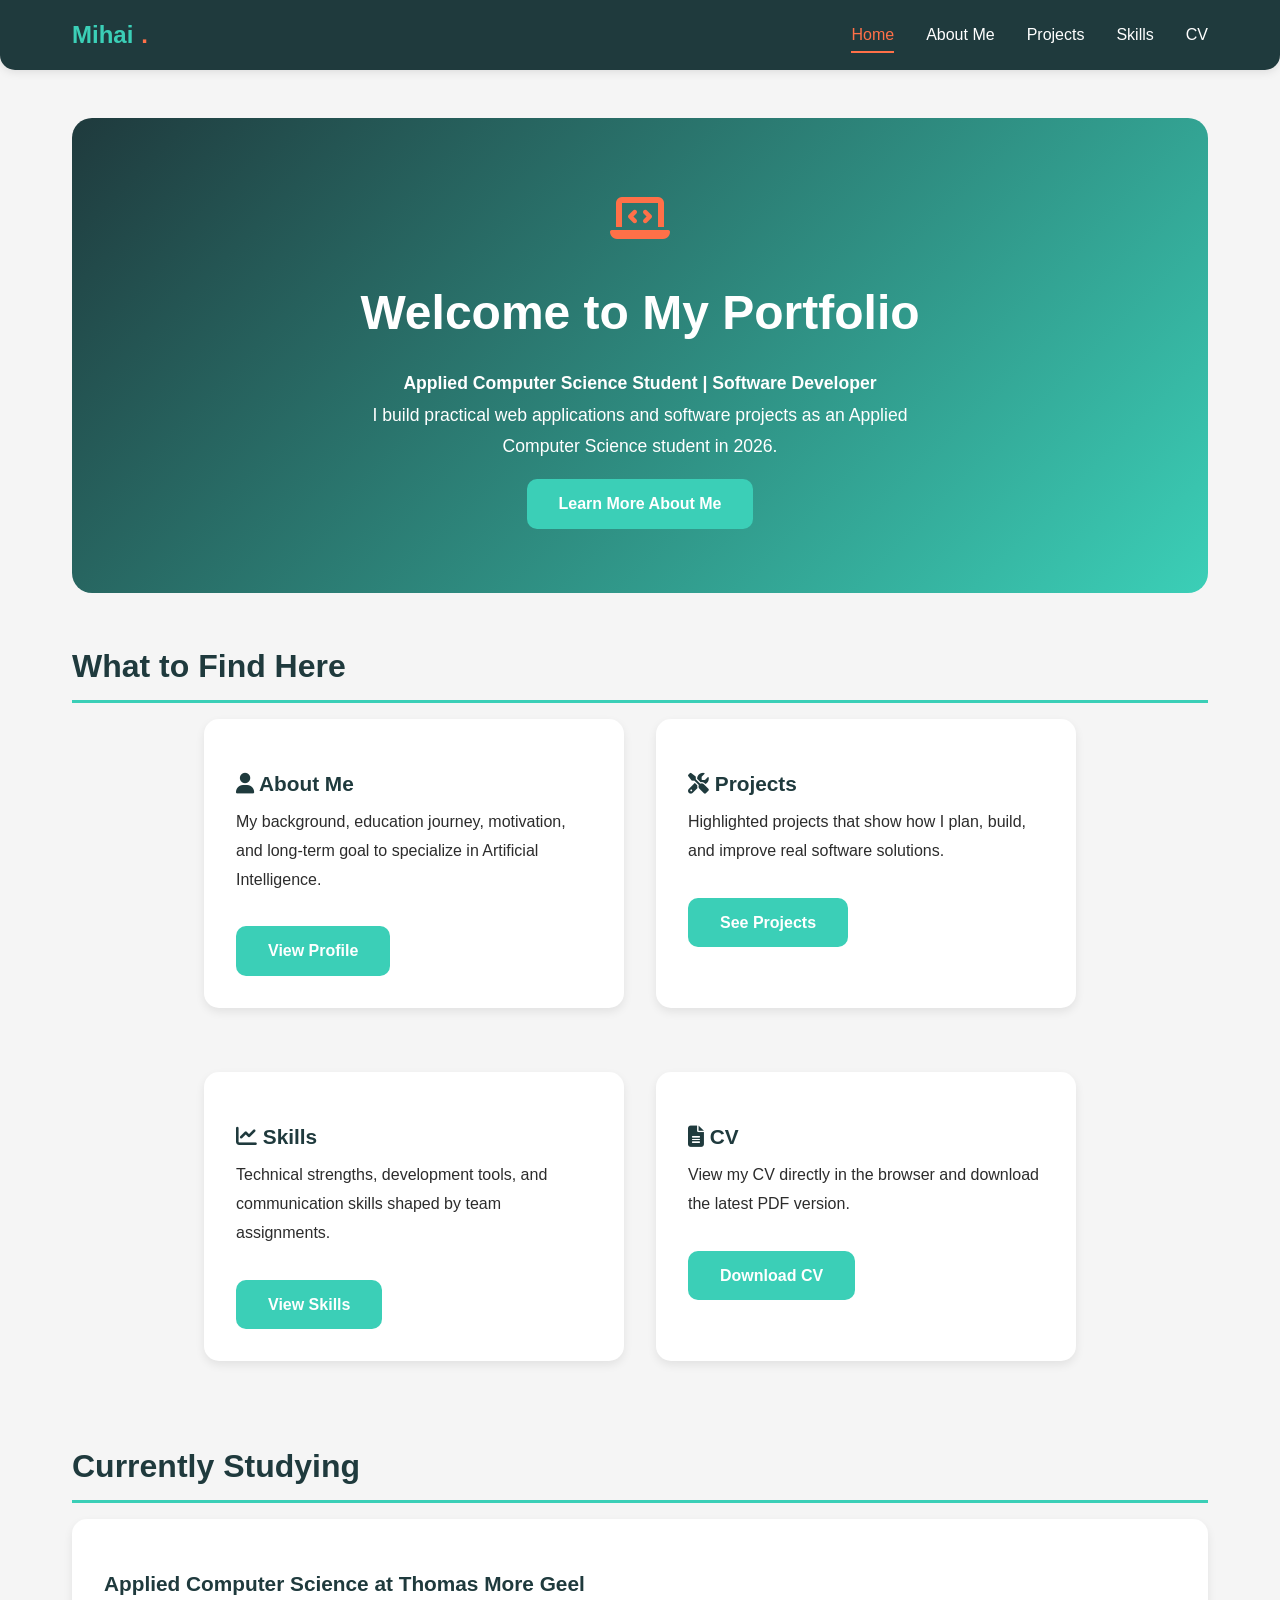
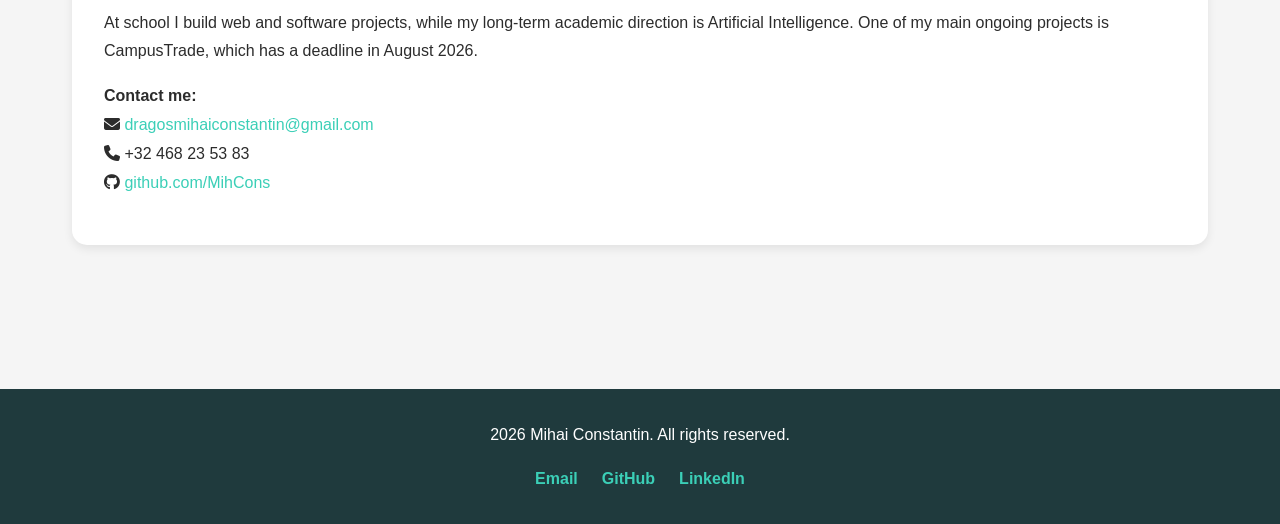
==== index.html @ f77dc488 "Project" ====
<!DOCTYPE html>
<html lang="en">
<head>
  <meta charset="UTF-8">
  <meta name="viewport" content="width=device-width, initial-scale=1.0">
  <title>Mihai Constantin - Portfolio</title>
  <link rel="stylesheet" href="assets/css/styles.css">
  <link rel="stylesheet" href="https://cdnjs.cloudflare.com/ajax/libs/font-awesome/6.5.2/css/all.min.css">
</head>
<body>
  <!-- Navigation -->
  <nav>
    <div class="container">
      <div class="logo">Mihai<span>.</span></div>
      <ul>
        <li><a href="./index.html" class="active">Home</a></li>
        <li><a href="./pages/about.html">About Me</a></li>
        <li><a href="./pages/projects.html">Projects</a></li>
        <li><a href="./pages/skills.html">Skills</a></li>
        <li><a href="./pages/cv.html">CV</a></li>
      </ul>
    </div>
  </nav>

  <!-- Main Content -->
  <main>
    <div class="container">
      <!-- Hero Section -->
      <section class="hero">
        <div class="hero-icon"><i class="fa-solid fa-laptop-code"></i></div>
        <h1>Welcome to My Portfolio</h1>
        <p class="hero-subtitle">Applied Computer Science Student | Software Developer</p>
        <p>
          I build practical web applications and software projects as an Applied Computer Science student in 2026.
        </p>
        <a href="./pages/about.html" class="btn">Learn More About Me</a>
      </section>

      <!-- Featured Section -->
      <section>
        <h2>What to Find Here</h2>
        <div class="grid two-by-two-grid">
          <div class="card">
            <h3><i class="fa-solid fa-user"></i> About Me</h3>
            <p>My background, education journey, motivation, and long-term goal to specialize in Artificial Intelligence.</p>
            <a href="./pages/about.html" class="btn">View Profile</a>
          </div>
          <div class="card">
            <h3><i class="fa-solid fa-screwdriver-wrench"></i> Projects</h3>
            <p>Highlighted projects that show how I plan, build, and improve real software solutions.</p>
            <a href="./pages/projects.html" class="btn">See Projects</a>
          </div>
          <div class="card">
            <h3><i class="fa-solid fa-chart-line"></i> Skills</h3>
            <p>Technical strengths, development tools, and communication skills shaped by team assignments.</p>
            <a href="./pages/skills.html" class="btn">View Skills</a>
          </div>
          <div class="card">
            <h3><i class="fa-solid fa-file-lines"></i> CV</h3>
            <p>View my CV directly in the browser and download the latest PDF version.</p>
            <a href="./pages/cv.html" class="btn">Download CV</a>
          </div>
        </div>
      </section>

      <!-- Quick Intro -->
      <section>
        <h2>Currently Studying</h2>
        <div class="card">
          <h3>Applied Computer Science at Thomas More Geel</h3>
          <p>
            At school I build web and software projects, while my long-term academic direction is Artificial Intelligence. One of my main ongoing projects is CampusTrade, which has a deadline in August 2026.
          </p>
          <p>
            <strong>Contact me:</strong><br/>
            <i class="fa-solid fa-envelope"></i> <a href="mailto:dragosmihaiconstantin@gmail.com">dragosmihaiconstantin@gmail.com</a>
            <br/><i class="fa-solid fa-phone"></i> +32 468 23 53 83
            <br/><i class="fa-brands fa-github"></i> <a href="https://github.com/MihCons" target="_blank">github.com/MihCons</a>
          </p>
        </div>
      </section>
    </div>
  </main>

  <!-- Footer -->
  <footer>
    <p>2026 Mihai Constantin. All rights reserved.</p>
    <div class="social-links">
      <a href="mailto:dragosmihaiconstantin@gmail.com">Email</a>
      <a href="https://github.com/MihCons" target="_blank">GitHub</a>
      <a href="https://www.linkedin.com/in/mihai-constantin/" target="_blank">LinkedIn</a>
    </div>
  </footer>

  <script src="assets/js/main.js"></script>
</body>
</html>
---- assets/css/styles.css ----
/* Color Palette */
:root {
  --primary-teal: #3bcfb7;
  --accent-orange: #ff7048;
  --dark-navy: #1f3a3d;
  --light-bg: #f5f5f5;
  --white: #ffffff;
  --text-dark: #2c2c2c;
  --text-light: #666666;
  --border-light: #e0e0e0;
}

/* Reset & Base Styles */
* {
  margin: 0;
  padding: 0;
  box-sizing: border-box;
}

html {
  scroll-behavior: smooth;
}

body {
  font-family: 'Segoe UI', Tahoma, Geneva, Verdana, sans-serif;
  line-height: 1.6;
  color: var(--text-dark);
  background-color: var(--light-bg);
}

/* Typography */
h1 {
  font-size: 2.5rem;
  font-weight: 700;
  margin-bottom: 1rem;
  color: var(--dark-navy);
}

h2 {
  font-size: 2rem;
  font-weight: 700;
  margin-bottom: 1rem;
  color: var(--dark-navy);
  border-bottom: 3px solid var(--primary-teal);
  padding-bottom: 0.5rem;
}

h3 {
  font-size: 1.3rem;
  font-weight: 600;
  color: var(--dark-navy);
  margin-top: 1rem;
  margin-bottom: 0.5rem;
}

p {
  margin-bottom: 1rem;
  color: var(--text-dark);
  line-height: 1.8;
}

a {
  color: var(--primary-teal);
  text-decoration: none;
  transition: color 0.3s ease;
}

a:hover {
  color: var(--accent-orange);
  text-decoration: underline;
}

/* Navigation Bar */
nav {
  background-color: var(--dark-navy);
  padding: 1rem 0;
  position: sticky;
  top: 0;
  box-shadow: 0 2px 10px rgba(0, 0, 0, 0.1);
  z-index: 100;
  border-radius: 0 0 15px 15px;
}

nav .container {
  max-width: 1200px;
  margin: 0 auto;
  padding: 0 2rem;
  display: flex;
  justify-content: space-between;
  align-items: center;
}

.logo {
  font-size: 1.5rem;
  font-weight: 700;
  color: var(--primary-teal);
  display: flex;
  align-items: center;
  gap: 0.5rem;
}

.logo span {
  color: var(--accent-orange);
}

nav ul {
  list-style: none;
  display: flex;
  gap: 2rem;
  flex-wrap: wrap;
}

nav a {
  color: var(--white);
  font-weight: 500;
  transition: color 0.3s ease;
  padding: 0.5rem 0;
}

nav a:hover {
  color: var(--primary-teal);
  text-decoration: none;
}

nav a.active {
  color: var(--accent-orange);
  border-bottom: 2px solid var(--accent-orange);
}

/* Container */
.container {
  max-width: 1200px;
  margin: 0 auto;
  padding: 0 2rem;
}

/* Main Content */
main {
  min-height: calc(100vh - 200px);
  padding: 3rem 0;
}

/* Sections */
section {
  margin-bottom: 3rem;
}

/* Hero Section */
.hero {
  background: linear-gradient(135deg, var(--dark-navy) 0%, var(--primary-teal) 100%);
  color: var(--white);
  padding: 4rem 2rem;
  text-align: center;
  border-radius: 20px;
  margin-bottom: 3rem;
}

.hero-icon {
  font-size: 3rem;
  color: var(--accent-orange);
  margin-bottom: 1rem;
}

.hero h1 {
  color: var(--white);
  font-size: 3rem;
  margin-bottom: 1rem;
}

.hero p {
  color: var(--white);
  font-size: 1.1rem;
  max-width: 600px;
  margin: 0 auto;
}

.hero-subtitle {
  font-size: 1.2rem;
  color: var(--primary-teal);
  font-weight: 600;
}

/* Buttons */
.btn {
  display: inline-block;
  padding: 0.75rem 2rem;
  background-color: var(--primary-teal);
  color: var(--white);
  border: none;
  border-radius: 10px;
  font-size: 1rem;
  font-weight: 600;
  cursor: pointer;
  transition: all 0.3s ease;
  text-decoration: none;
  margin-top: 1rem;
}

.btn:hover {
  background-color: var(--accent-orange);
  transform: translateY(-2px);
  box-shadow: 0 5px 15px rgba(255, 112, 72, 0.3);
}

.btn-secondary {
  background-color: var(--accent-orange);
}

.btn-secondary:hover {
  background-color: var(--primary-teal);
}

/* Cards */
.card {
  background: var(--white);
  border-radius: 15px;
  padding: 2rem;
  box-shadow: 0 4px 10px rgba(0, 0, 0, 0.08);
  transition: all 0.3s ease;
  margin-bottom: 2rem;
}

.card:hover {
  box-shadow: 0 8px 20px rgba(0, 0, 0, 0.12);
  transform: translateY(-5px);
}

.card-title {
  color: var(--dark-navy);
  font-size: 1.5rem;
  font-weight: 600;
  margin-bottom: 0.5rem;
}

.card-meta {
  color: var(--accent-orange);
  font-size: 0.9rem;
  font-weight: 600;
  margin-bottom: 1rem;
}

.card-description {
  color: var(--text-light);
  margin-bottom: 1rem;
  line-height: 1.8;
}

/* Grid */
.grid {
  display: grid;
  grid-template-columns: repeat(auto-fit, minmax(300px, 1fr));
  gap: 2rem;
  margin-bottom: 3rem;
}

.two-by-two-grid {
  grid-template-columns: repeat(2, minmax(280px, 420px));
  justify-content: center;
}

/* About Section */
.about-content {
  display: grid;
  grid-template-columns: 1fr 1fr;
  gap: 3rem;
  align-items: center;
  margin-bottom: 3rem;
}

.about-image {
  border-radius: 15px;
  overflow: hidden;
  box-shadow: 0 8px 20px rgba(0, 0, 0, 0.15);
}

.about-image img {
  width: 100%;
  height: auto;
  display: block;
}

.about-text h2 {
  margin-bottom: 1.5rem;
}

/* Skills Section */
.skills-container {
  display: grid;
  grid-template-columns: repeat(auto-fit, minmax(250px, 1fr));
  gap: 2rem;
}

.skill-category {
  background: var(--white);
  padding: 2rem;
  border-radius: 15px;
  box-shadow: 0 4px 10px rgba(0, 0, 0, 0.08);
}

.skill-category h3 {
  color: var(--dark-navy);
  border-bottom: 3px solid var(--primary-teal);
  padding-bottom: 0.5rem;
  margin-bottom: 1.5rem;
}

.skill-item {
  display: flex;
  justify-content: space-between;
  align-items: center;
  margin-bottom: 1rem;
}

.skill-name {
  font-weight: 600;
  color: var(--text-dark);
}

.skill-bar {
  width: 100px;
  height: 8px;
  background-color: var(--border-light);
  border-radius: 10px;
  overflow: hidden;
}

.skill-progress {
  height: 100%;
  background: linear-gradient(90deg, var(--primary-teal), var(--accent-orange));
  border-radius: 10px;
}

/* Projects Section */
.project-grid {
  display: grid;
  grid-template-columns: repeat(auto-fit, minmax(300px, 1fr));
  gap: 2rem;
}

.project-card {
  background: var(--white);
  border-radius: 15px;
  overflow: hidden;
  box-shadow: 0 4px 10px rgba(0, 0, 0, 0.08);
  transition: all 0.3s ease;
  display: flex;
  flex-direction: column;
  margin-bottom: 2.5rem;
}

.project-card:last-child {
  margin-bottom: 0;
}

.project-split {
  display: grid;
  grid-template-columns: 1fr 1fr;
  gap: 2rem;
  align-items: stretch;
  height: auto;
}

.project-card:hover {
  box-shadow: 0 8px 20px rgba(0, 0, 0, 0.12);
  transform: translateY(-5px);
}

.project-image {
  width: 100%;
  height: 200px;
  background: linear-gradient(135deg, var(--dark-navy), var(--primary-teal));
  display: flex;
  align-items: center;
  justify-content: center;
  color: var(--white);
  font-size: 3rem;
  text-align: center;
  padding: 2rem;
}

.project-image img {
  width: 100%;
  height: 100%;
  object-fit: cover;
  border-radius: 10px;
}

.project-content {
  padding: 2rem;
  flex-grow: 1;
  display: flex;
  flex-direction: column;
}

.project-title {
  color: var(--dark-navy);
  font-size: 1.3rem;
  font-weight: 600;
  margin-bottom: 0.5rem;
}

.project-meta {
  color: var(--accent-orange);
  font-size: 0.9rem;
  margin-bottom: 1rem;
  font-weight: 600;
}

.project-description {
  color: var(--text-light);
  margin-bottom: 1rem;
  flex-grow: 1;
}

.project-tags {
  display: flex;
  flex-wrap: wrap;
  gap: 0.5rem;
  margin-bottom: 1rem;
}

.tag {
  background-color: var(--light-bg);
  color: var(--dark-navy);
  padding: 0.25rem 0.75rem;
  border-radius: 25px;
  font-size: 0.8rem;
  font-weight: 600;
  border: 1px solid var(--primary-teal);
}

.project-link {
  color: var(--primary-teal);
  font-weight: 600;
  display: inline-block;
  margin-top: auto;
}

/* CV Section */
.cv-container {
  background: var(--white);
  border-radius: 15px;
  padding: 3rem;
  box-shadow: 0 4px 10px rgba(0, 0, 0, 0.08);
}

.cv-section {
  margin-bottom: 2rem;
  padding-bottom: 2rem;
  border-bottom: 1px solid var(--border-light);
}

.cv-section:last-child {
  border-bottom: none;
}

.cv-entry {
  margin-bottom: 1.5rem;
}

.cv-entry-title {
  color: var(--dark-navy);
  font-weight: 700;
  font-size: 1.1rem;
}

.cv-entry-subtitle {
  color: var(--accent-orange);
  font-weight: 600;
  font-size: 0.95rem;
}

.cv-entry-date {
  color: var(--text-light);
  font-style: italic;
  font-size: 0.9rem;
}

.cv-entry-description {
  color: var(--text-dark);
  margin-top: 0.5rem;
  line-height: 1.6;
}

/* Footer */
footer {
  background-color: var(--dark-navy);
  color: var(--white);
  text-align: center;
  padding: 2rem;
  margin-top: 3rem;
}

footer p {
  color: var(--white);
  margin-bottom: 0.5rem;
}

.social-links {
  display: flex;
  justify-content: center;
  gap: 1.5rem;
  margin-top: 1rem;
  flex-wrap: wrap;
}

.social-links a {
  color: var(--primary-teal);
  font-weight: 600;
}

.social-links a:hover {
  color: var(--accent-orange);
}

/* Responsive Design */
@media (max-width: 768px) {
  h1 {
    font-size: 2rem;
  }

  h2 {
    font-size: 1.5rem;
  }

  .hero h1 {
    font-size: 2rem;
  }

  nav ul {
    gap: 1rem;
  }

  .about-content {
    grid-template-columns: 1fr;
  }

  .project-grid {
    grid-template-columns: 1fr;
  }

  .project-split {
    grid-template-columns: 1fr;
  }

  .skills-container {
    grid-template-columns: 1fr;
  }

  .two-by-two-grid {
    grid-template-columns: 1fr;
    max-width: 520px;
    margin-left: auto;
    margin-right: auto;
  }

  .cv-container {
    padding: 1.5rem;
  }

  main {
    padding: 2rem 0;
  }

  .container {
    padding: 0 1rem;
  }

  nav .container {
    padding: 0 1rem;
  }
}

@media (max-width: 480px) {
  h1 {
    font-size: 1.5rem;
  }

  h2 {
    font-size: 1.2rem;
  }

  .hero h1 {
    font-size: 1.5rem;
  }

  nav ul {
    gap: 0.5rem;
    font-size: 0.9rem;
  }

  .btn {
    width: 100%;
    text-align: center;
  }

  .grid {
    grid-template-columns: 1fr;
  }

  .hero-icon {
    font-size: 2.4rem;
  }

  .skill-bar {
    width: 80px;
  }
}
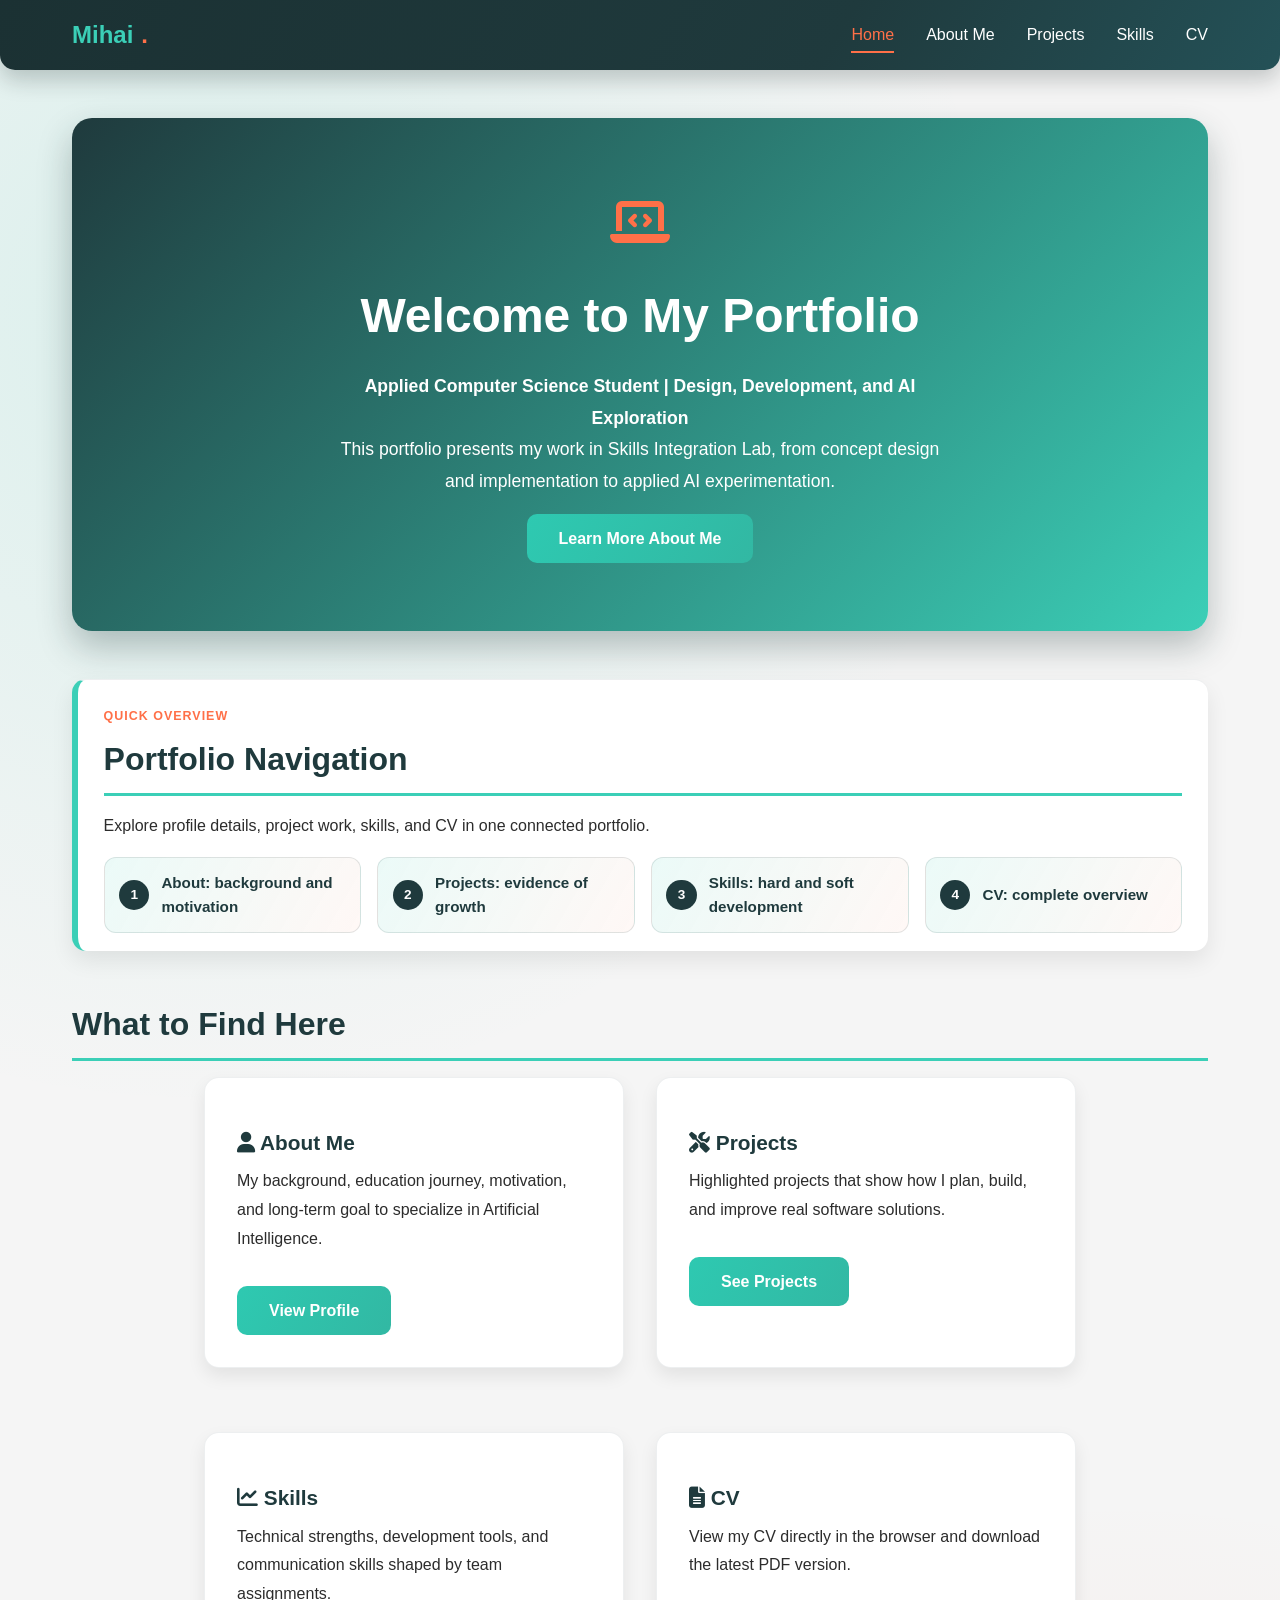
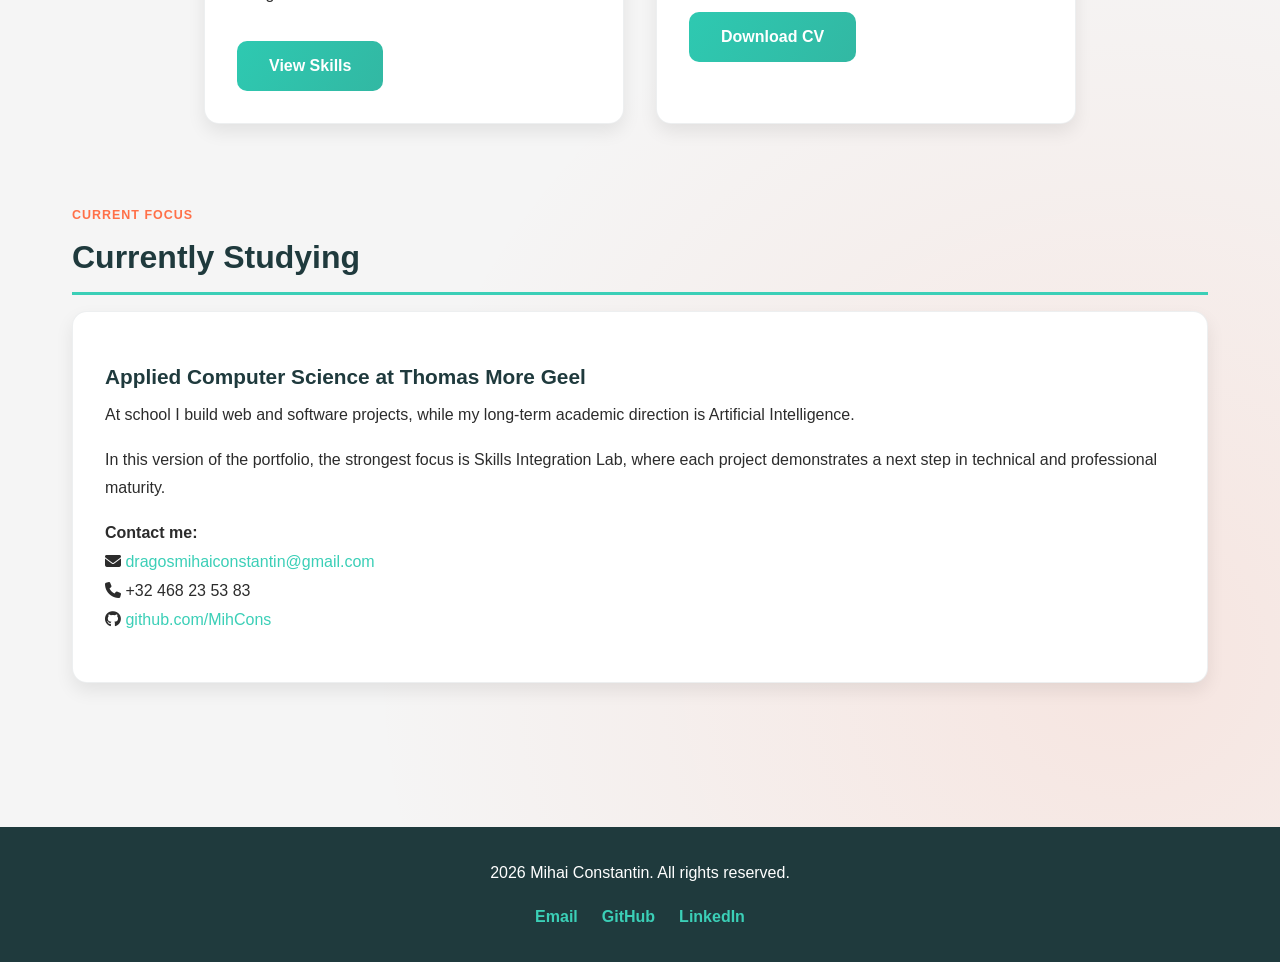
==== commit 350e7b22: "Final Portfolio" ====
--- a/index.html
+++ b/index.html
@@ -29,11 +29,37 @@
       <section class="hero">
         <div class="hero-icon"><i class="fa-solid fa-laptop-code"></i></div>
         <h1>Welcome to My Portfolio</h1>
-        <p class="hero-subtitle">Applied Computer Science Student | Software Developer</p>
+        <p class="hero-subtitle">Applied Computer Science Student | Design, Development, and AI Exploration</p>
         <p>
-          I build practical web applications and software projects as an Applied Computer Science student in 2026.
+          This portfolio presents my work in Skills Integration Lab, from concept design and implementation to applied AI experimentation.
         </p>
         <a href="./pages/about.html" class="btn">Learn More About Me</a>
+      </section>
+
+      <section class="story-banner">
+        <p class="chapter-kicker">Quick Overview</p>
+        <h2>Portfolio Navigation</h2>
+        <p>
+          Explore profile details, project work, skills, and CV in one connected portfolio.
+        </p>
+        <div class="story-map">
+          <a class="story-step" href="./pages/about.html">
+            <span class="story-step-number">1</span>
+            <span class="story-step-text">About: background and motivation</span>
+          </a>
+          <a class="story-step" href="./pages/projects.html">
+            <span class="story-step-number">2</span>
+            <span class="story-step-text">Projects: evidence of growth</span>
+          </a>
+          <a class="story-step" href="./pages/skills.html">
+            <span class="story-step-number">3</span>
+            <span class="story-step-text">Skills: hard and soft development</span>
+          </a>
+          <a class="story-step" href="./pages/cv.html">
+            <span class="story-step-number">4</span>
+            <span class="story-step-text">CV: complete overview</span>
+          </a>
+        </div>
       </section>
 
       <!-- Featured Section -->
@@ -65,11 +91,15 @@
 
       <!-- Quick Intro -->
       <section>
+        <p class="chapter-kicker">Current Focus</p>
         <h2>Currently Studying</h2>
         <div class="card">
           <h3>Applied Computer Science at Thomas More Geel</h3>
           <p>
-            At school I build web and software projects, while my long-term academic direction is Artificial Intelligence. One of my main ongoing projects is CampusTrade, which has a deadline in August 2026.
+            At school I build web and software projects, while my long-term academic direction is Artificial Intelligence.
+          </p>
+          <p>
+            In this version of the portfolio, the strongest focus is Skills Integration Lab, where each project demonstrates a next step in technical and professional maturity.
           </p>
           <p>
             <strong>Contact me:</strong><br/>
--- a/assets/css/styles.css
+++ b/assets/css/styles.css
@@ -26,6 +26,9 @@
   line-height: 1.6;
   color: var(--text-dark);
   background-color: var(--light-bg);
+  background-image:
+    radial-gradient(circle at 15% 12%, rgba(59, 207, 183, 0.14) 0, transparent 32%),
+    radial-gradient(circle at 88% 88%, rgba(255, 112, 72, 0.12) 0, transparent 30%);
 }
 
 /* Typography */
@@ -65,20 +68,25 @@
   transition: color 0.3s ease;
 }
 
-a:hover {
+a:not(.btn):hover {
   color: var(--accent-orange);
   text-decoration: underline;
+}
+
+.btn:hover {
+  color: var(--white);
 }
 
 /* Navigation Bar */
 nav {
-  background-color: var(--dark-navy);
+  background: linear-gradient(120deg, #1b3133 0%, #1f3a3d 65%, #245157 100%);
   padding: 1rem 0;
   position: sticky;
   top: 0;
-  box-shadow: 0 2px 10px rgba(0, 0, 0, 0.1);
+  box-shadow: 0 10px 22px rgba(20, 31, 32, 0.22);
   z-index: 100;
   border-radius: 0 0 15px 15px;
+  backdrop-filter: blur(6px);
 }
 
 nav .container {
@@ -145,14 +153,80 @@
   margin-bottom: 3rem;
 }
 
+.chapter-kicker {
+  text-transform: uppercase;
+  letter-spacing: 0.08em;
+  font-size: 0.78rem;
+  font-weight: 700;
+  color: var(--accent-orange);
+  margin-bottom: 0.4rem;
+}
+
+.story-banner {
+  background: var(--white);
+  border-left: 6px solid var(--primary-teal);
+  border-radius: 14px;
+  padding: 1.6rem 1.6rem 1.1rem;
+  box-shadow: 0 10px 22px rgba(0, 0, 0, 0.08);
+  border-top: 1px solid rgba(31, 58, 61, 0.08);
+}
+
+.story-map {
+  display: grid;
+  grid-template-columns: repeat(auto-fit, minmax(220px, 1fr));
+  gap: 1rem;
+  margin-top: 1rem;
+}
+
+.story-step {
+  display: flex;
+  align-items: center;
+  gap: 0.75rem;
+  background: linear-gradient(120deg, rgba(59, 207, 183, 0.1), rgba(255, 112, 72, 0.05));
+  border: 1px solid rgba(31, 58, 61, 0.12);
+  border-radius: 12px;
+  padding: 0.8rem 0.9rem;
+  color: var(--dark-navy);
+  font-weight: 600;
+}
+
+.story-step:hover {
+  text-decoration: none;
+  background: rgba(255, 112, 72, 0.1);
+  border-color: rgba(255, 112, 72, 0.4);
+}
+
+.static-step:hover {
+  background: rgba(59, 207, 183, 0.08);
+  border-color: rgba(31, 58, 61, 0.12);
+}
+
+.story-step-number {
+  width: 1.9rem;
+  height: 1.9rem;
+  border-radius: 50%;
+  display: inline-flex;
+  align-items: center;
+  justify-content: center;
+  background: var(--dark-navy);
+  color: var(--white);
+  font-size: 0.85rem;
+  flex-shrink: 0;
+}
+
+.story-step-text {
+  font-size: 0.95rem;
+}
+
 /* Hero Section */
 .hero {
   background: linear-gradient(135deg, var(--dark-navy) 0%, var(--primary-teal) 100%);
   color: var(--white);
-  padding: 4rem 2rem;
+  padding: 4.2rem 2rem;
   text-align: center;
   border-radius: 20px;
   margin-bottom: 3rem;
+  box-shadow: 0 16px 34px rgba(21, 45, 48, 0.28);
 }
 
 .hero-icon {
@@ -184,7 +258,7 @@
 .btn {
   display: inline-block;
   padding: 0.75rem 2rem;
-  background-color: var(--primary-teal);
+  background: linear-gradient(120deg, #2ec9b1, #32b8a3);
   color: var(--white);
   border: none;
   border-radius: 10px;
@@ -197,17 +271,17 @@
 }
 
 .btn:hover {
-  background-color: var(--accent-orange);
+  background: linear-gradient(120deg, #ff7048, #ff8a4f);
   transform: translateY(-2px);
   box-shadow: 0 5px 15px rgba(255, 112, 72, 0.3);
 }
 
 .btn-secondary {
-  background-color: var(--accent-orange);
+  background: linear-gradient(120deg, #ff7048, #ff855e);
 }
 
 .btn-secondary:hover {
-  background-color: var(--primary-teal);
+  background: linear-gradient(120deg, #34c3ad, #24a995);
 }
 
 /* Cards */
@@ -215,14 +289,16 @@
   background: var(--white);
   border-radius: 15px;
   padding: 2rem;
-  box-shadow: 0 4px 10px rgba(0, 0, 0, 0.08);
+  box-shadow: 0 8px 18px rgba(0, 0, 0, 0.08);
+  border: 1px solid rgba(31, 58, 61, 0.08);
   transition: all 0.3s ease;
   margin-bottom: 2rem;
 }
 
 .card:hover {
-  box-shadow: 0 8px 20px rgba(0, 0, 0, 0.12);
-  transform: translateY(-5px);
+  box-shadow: 0 14px 28px rgba(0, 0, 0, 0.14);
+  transform: translateY(-6px);
+  border-color: rgba(59, 207, 183, 0.4);
 }
 
 .card-title {
@@ -341,7 +417,8 @@
   background: var(--white);
   border-radius: 15px;
   overflow: hidden;
-  box-shadow: 0 4px 10px rgba(0, 0, 0, 0.08);
+  box-shadow: 0 8px 18px rgba(0, 0, 0, 0.08);
+  border: 1px solid rgba(31, 58, 61, 0.08);
   transition: all 0.3s ease;
   display: flex;
   flex-direction: column;
@@ -361,8 +438,9 @@
 }
 
 .project-card:hover {
-  box-shadow: 0 8px 20px rgba(0, 0, 0, 0.12);
-  transform: translateY(-5px);
+  box-shadow: 0 14px 28px rgba(0, 0, 0, 0.14);
+  transform: translateY(-6px);
+  border-color: rgba(59, 207, 183, 0.42);
 }
 
 .project-image {
@@ -441,7 +519,8 @@
   background: var(--white);
   border-radius: 15px;
   padding: 3rem;
-  box-shadow: 0 4px 10px rgba(0, 0, 0, 0.08);
+  box-shadow: 0 8px 18px rgba(0, 0, 0, 0.08);
+  border: 1px solid rgba(31, 58, 61, 0.08);
 }
 
 .cv-section {
@@ -558,6 +637,14 @@
     padding: 1.5rem;
   }
 
+  .story-banner {
+    padding: 1.2rem 1rem 0.85rem;
+  }
+
+  .story-step {
+    align-items: flex-start;
+  }
+
   main {
     padding: 2rem 0;
   }
@@ -605,4 +692,8 @@
   .skill-bar {
     width: 80px;
   }
-}
+
+  .story-step {
+    padding: 0.75rem;
+  }
+}
